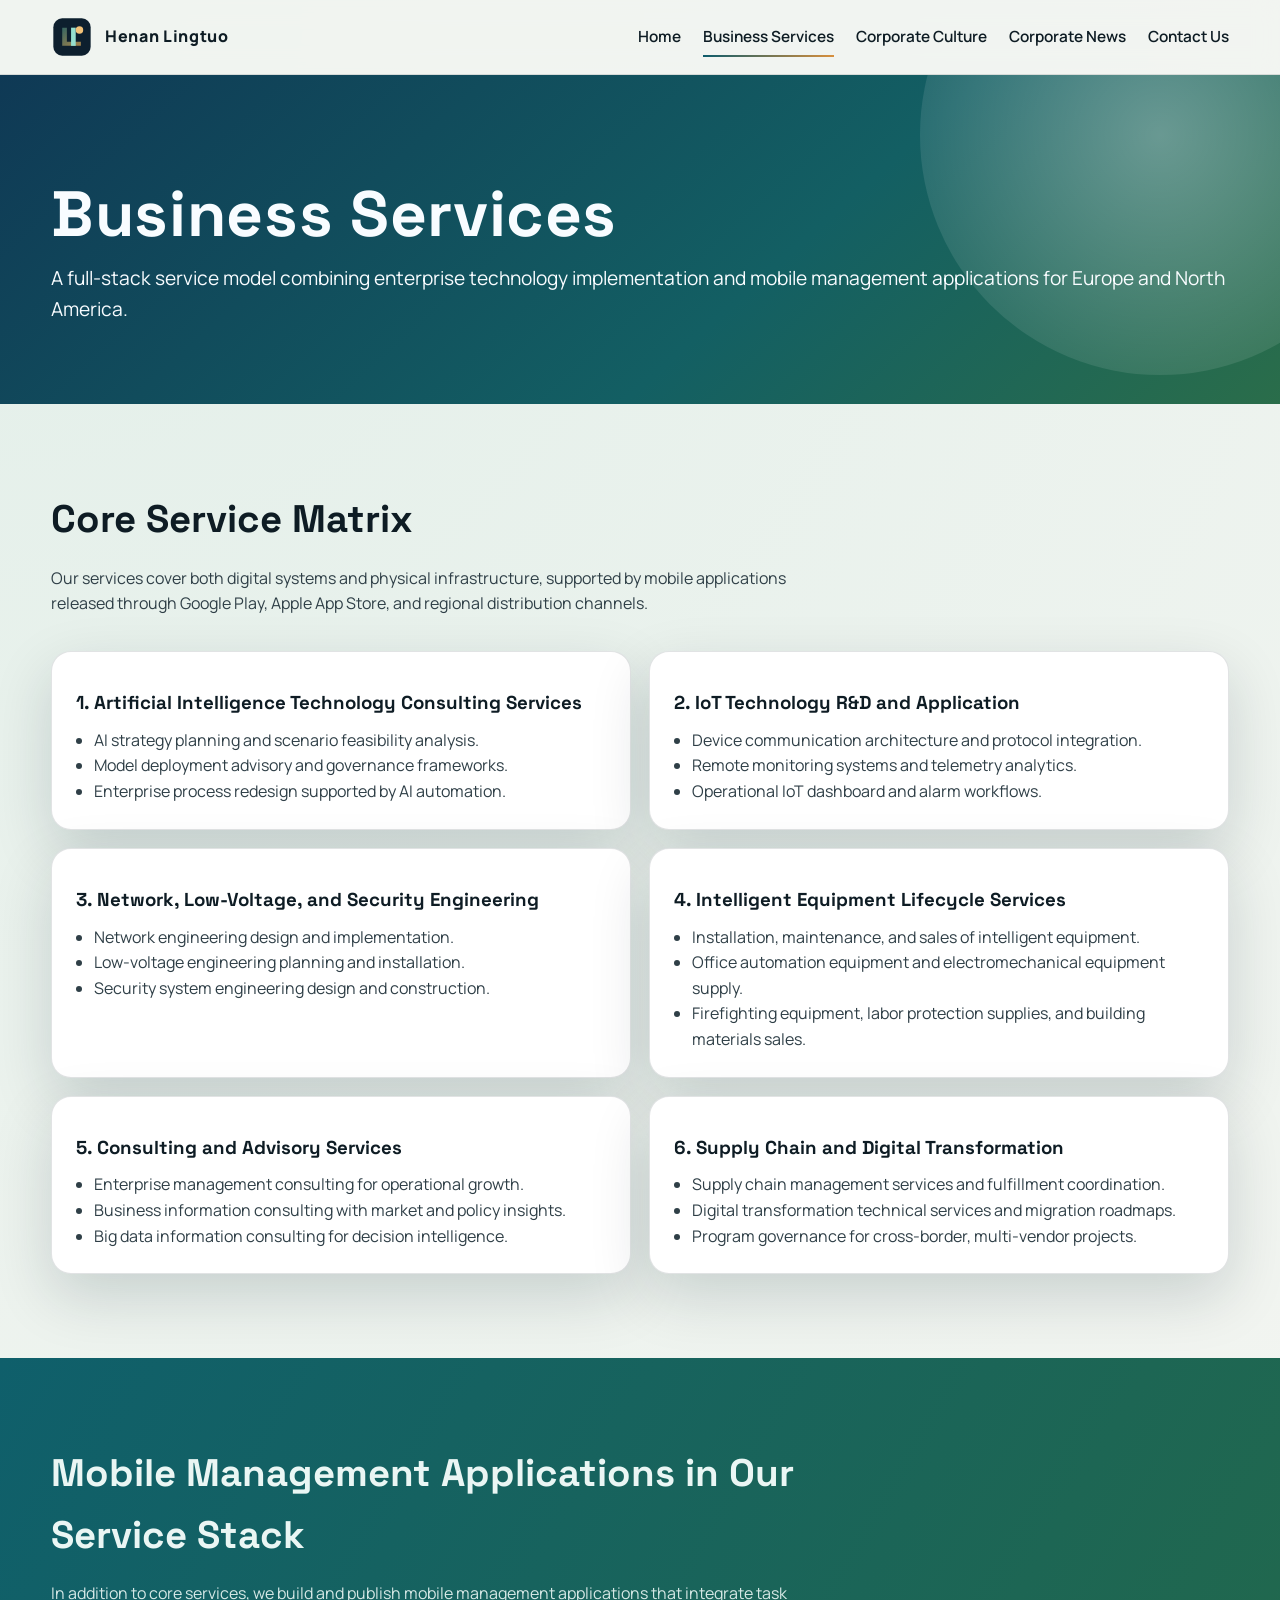
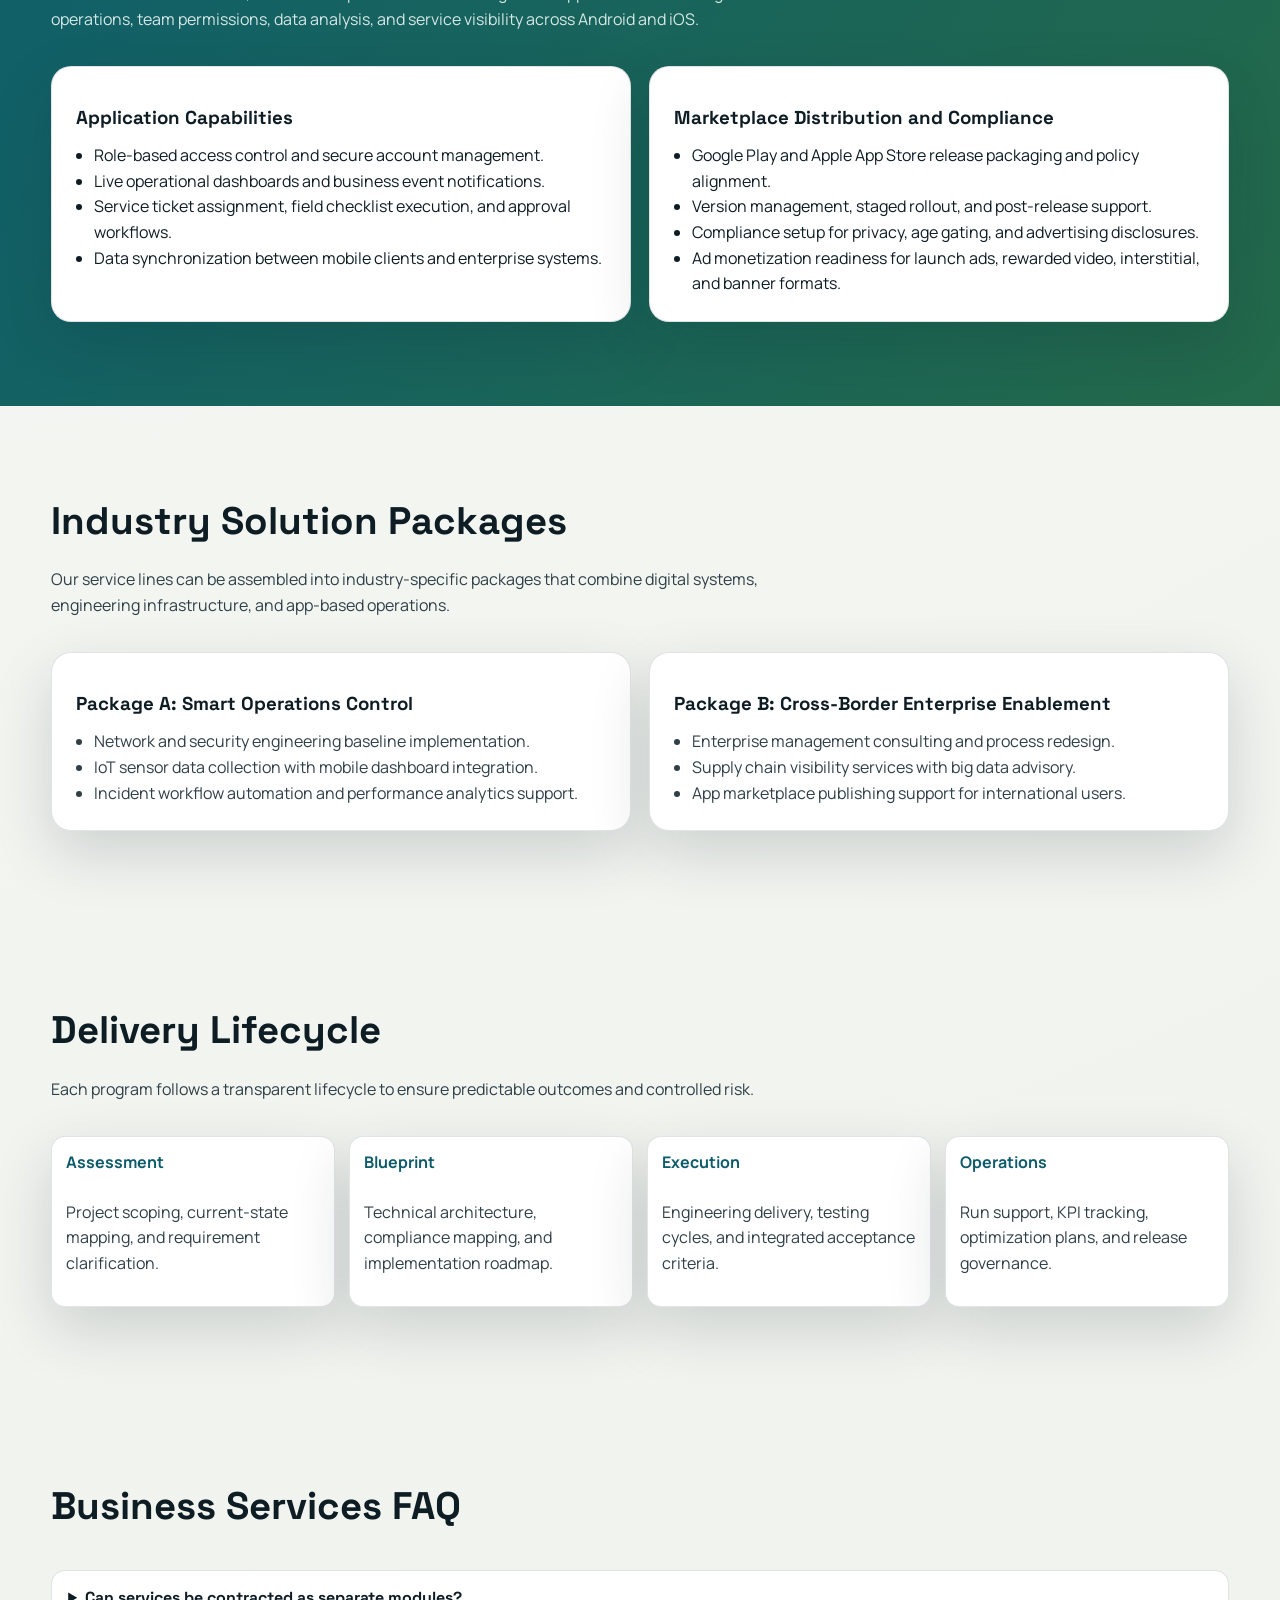
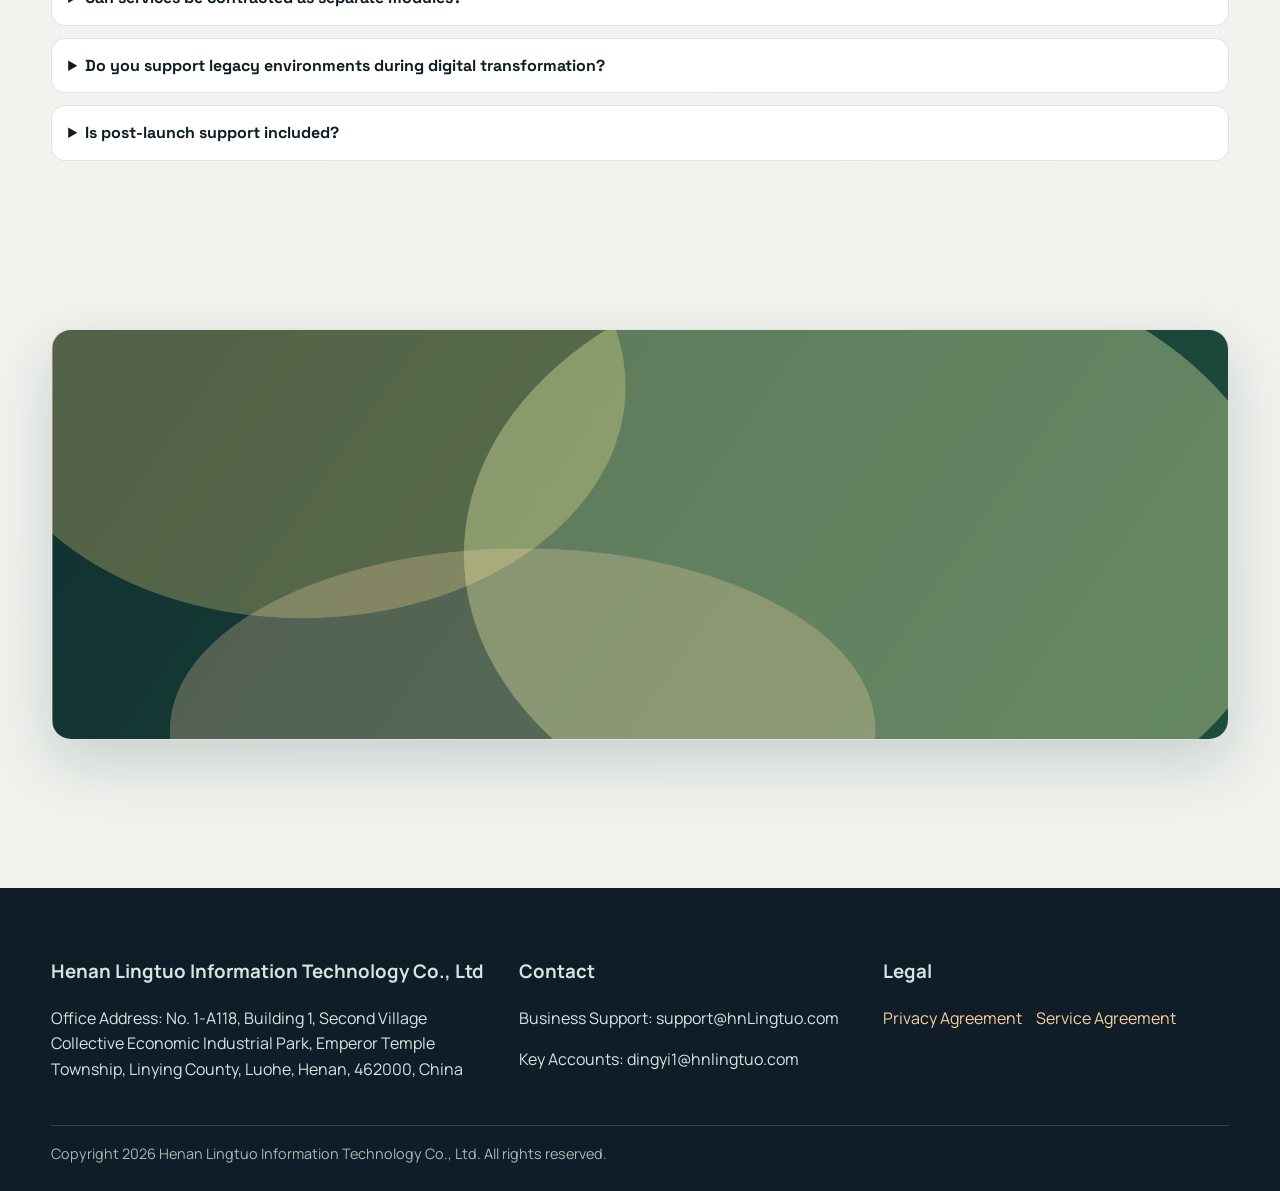
==== services.html @ 84be4b9a "yunfanzhiyuan" ====
<!doctype html>
<html lang="en">
<head>
  <meta charset="utf-8">
  <meta name="viewport" content="width=device-width, initial-scale=1">
  <title>Business Services | Henan Lingtuo Information Technology Co., Ltd</title>
  <meta name="description" content="Comprehensive service portfolio of Henan Lingtuo, including AI consulting, IoT, network and security engineering, smart equipment services, advisory, supply chain, and mobile management applications.">
  <meta name="robots" content="index,follow,max-image-preview:large">
  <link rel="canonical" href="https://hnlingtuo.com/services.html">
  <link rel="icon" type="image/svg+xml" href="images/favicon.svg">
  <link rel="preconnect" href="https://fonts.googleapis.com">
  <link rel="preconnect" href="https://fonts.gstatic.com" crossorigin>
  <link href="https://fonts.googleapis.com/css2?family=Manrope:wght@400;500;600;700;800&family=Space+Grotesk:wght@500;700&display=swap" rel="stylesheet">
  <link rel="stylesheet" href="css/style.css">
</head>
<body>
  <header class="site-header">
    <div class="container nav-row">
      <a class="brand" href="index.html"><img src="images/logo.svg" alt="Henan Lingtuo logo" width="42" height="42"><span>Henan Lingtuo</span></a>
      <button class="menu-toggle" data-menu-btn aria-expanded="false" aria-controls="site-nav">Menu</button>
      <nav id="site-nav" class="nav-links" data-menu aria-label="Primary navigation">
        <a href="index.html">Home</a>
        <a class="active" href="services.html">Business Services</a>
        <a href="culture.html">Corporate Culture</a>
        <a href="news.html">Corporate News</a>
        <a href="contact.html">Contact Us</a>
      </nav>
    </div>
  </header>

  <main>
    <section class="page-hero">
      <div class="container">
        <h1>Business Services</h1>
        <p>A full-stack service model combining enterprise technology implementation and mobile management applications for Europe and North America.</p>
      </div>
    </section>

    <section class="section">
      <div class="container">
        <div class="section-head reveal">
          <h2>Core Service Matrix</h2>
          <p>Our services cover both digital systems and physical infrastructure, supported by mobile applications released through Google Play, Apple App Store, and regional distribution channels.</p>
        </div>
        <div class="grid grid-2">
          <article class="card reveal">
            <h3>1. Artificial Intelligence Technology Consulting Services</h3>
            <ul>
              <li>AI strategy planning and scenario feasibility analysis.</li>
              <li>Model deployment advisory and governance frameworks.</li>
              <li>Enterprise process redesign supported by AI automation.</li>
            </ul>
          </article>
          <article class="card reveal">
            <h3>2. IoT Technology R&amp;D and Application</h3>
            <ul>
              <li>Device communication architecture and protocol integration.</li>
              <li>Remote monitoring systems and telemetry analytics.</li>
              <li>Operational IoT dashboard and alarm workflows.</li>
            </ul>
          </article>
          <article class="card reveal">
            <h3>3. Network, Low-Voltage, and Security Engineering</h3>
            <ul>
              <li>Network engineering design and implementation.</li>
              <li>Low-voltage engineering planning and installation.</li>
              <li>Security system engineering design and construction.</li>
            </ul>
          </article>
          <article class="card reveal">
            <h3>4. Intelligent Equipment Lifecycle Services</h3>
            <ul>
              <li>Installation, maintenance, and sales of intelligent equipment.</li>
              <li>Office automation equipment and electromechanical equipment supply.</li>
              <li>Firefighting equipment, labor protection supplies, and building materials sales.</li>
            </ul>
          </article>
          <article class="card reveal">
            <h3>5. Consulting and Advisory Services</h3>
            <ul>
              <li>Enterprise management consulting for operational growth.</li>
              <li>Business information consulting with market and policy insights.</li>
              <li>Big data information consulting for decision intelligence.</li>
            </ul>
          </article>
          <article class="card reveal">
            <h3>6. Supply Chain and Digital Transformation</h3>
            <ul>
              <li>Supply chain management services and fulfillment coordination.</li>
              <li>Digital transformation technical services and migration roadmaps.</li>
              <li>Program governance for cross-border, multi-vendor projects.</li>
            </ul>
          </article>
        </div>
      </div>
    </section>

    <section class="section highlight-band">
      <div class="container">
        <div class="section-head reveal">
          <h2>Mobile Management Applications in Our Service Stack</h2>
          <p>In addition to core services, we build and publish mobile management applications that integrate task operations, team permissions, data analysis, and service visibility across Android and iOS.</p>
        </div>
        <div class="grid grid-2">
          <article class="card reveal">
            <h3>Application Capabilities</h3>
            <ul>
              <li>Role-based access control and secure account management.</li>
              <li>Live operational dashboards and business event notifications.</li>
              <li>Service ticket assignment, field checklist execution, and approval workflows.</li>
              <li>Data synchronization between mobile clients and enterprise systems.</li>
            </ul>
          </article>
          <article class="card reveal">
            <h3>Marketplace Distribution and Compliance</h3>
            <ul>
              <li>Google Play and Apple App Store release packaging and policy alignment.</li>
              <li>Version management, staged rollout, and post-release support.</li>
              <li>Compliance setup for privacy, age gating, and advertising disclosures.</li>
              <li>Ad monetization readiness for launch ads, rewarded video, interstitial, and banner formats.</li>
            </ul>
          </article>
        </div>
      </div>
    </section>

    <section class="section">
      <div class="container">
        <div class="section-head reveal">
          <h2>Industry Solution Packages</h2>
          <p>Our service lines can be assembled into industry-specific packages that combine digital systems, engineering infrastructure, and app-based operations.</p>
        </div>
        <div class="split">
          <article class="card reveal">
            <h3>Package A: Smart Operations Control</h3>
            <ul>
              <li>Network and security engineering baseline implementation.</li>
              <li>IoT sensor data collection with mobile dashboard integration.</li>
              <li>Incident workflow automation and performance analytics support.</li>
            </ul>
          </article>
          <article class="card reveal">
            <h3>Package B: Cross-Border Enterprise Enablement</h3>
            <ul>
              <li>Enterprise management consulting and process redesign.</li>
              <li>Supply chain visibility services with big data advisory.</li>
              <li>App marketplace publishing support for international users.</li>
            </ul>
          </article>
        </div>
      </div>
    </section>

    <section class="section">
      <div class="container">
        <div class="section-head reveal">
          <h2>Delivery Lifecycle</h2>
          <p>Each program follows a transparent lifecycle to ensure predictable outcomes and controlled risk.</p>
        </div>
        <div class="steps reveal">
          <div class="step">
            <b>Assessment</b>
            <p>Project scoping, current-state mapping, and requirement clarification.</p>
          </div>
          <div class="step">
            <b>Blueprint</b>
            <p>Technical architecture, compliance mapping, and implementation roadmap.</p>
          </div>
          <div class="step">
            <b>Execution</b>
            <p>Engineering delivery, testing cycles, and integrated acceptance criteria.</p>
          </div>
          <div class="step">
            <b>Operations</b>
            <p>Run support, KPI tracking, optimization plans, and release governance.</p>
          </div>
        </div>
      </div>
    </section>

    <section class="section">
      <div class="container">
        <div class="section-head reveal">
          <h2>Business Services FAQ</h2>
        </div>
        <div class="faq reveal">
          <details>
            <summary>Can services be contracted as separate modules?</summary>
            <p>Yes. Clients can engage single modules such as AI consulting or network engineering, or combine multiple modules into a unified delivery program.</p>
          </details>
          <details>
            <summary>Do you support legacy environments during digital transformation?</summary>
            <p>Yes. We plan phased migration strategies that preserve critical operations while introducing modern systems in controlled stages.</p>
          </details>
          <details>
            <summary>Is post-launch support included?</summary>
            <p>Support models are available through commercial agreements, including maintenance windows, incident response, and enhancement roadmaps.</p>
          </details>
        </div>
      </div>
    </section>

    <section class="section">
      <div class="container reveal">
        <div class="card media-banner">
          <img src="images/services-panorama.png" alt="Panoramic abstract technology visual for service integration" width="1920" height="1080" loading="lazy" decoding="async">
        </div>
      </div>
    </section>
  </main>

  <footer class="site-footer">
    <div class="container">
      <div class="footer-grid">
        <div>
          <h3>Henan Lingtuo Information Technology Co., Ltd</h3>
          <p>Office Address: No. 1-A118, Building 1, Second Village Collective Economic Industrial Park, Emperor Temple Township, Linying County, Luohe, Henan, 462000, China</p>
        </div>
        <div>
          <h3>Contact</h3>
          <p>Business Support: <a href="mailto:support@hnLingtuo.com">support@hnLingtuo.com</a></p>
          <p>Key Accounts: <a href="mailto:dingyi1@hnlingtuo.com">dingyi1@hnlingtuo.com</a></p>
        </div>
        <div>
          <h3>Legal</h3>
          <div class="footer-links">
            <a href="privacy-policy.html">Privacy Agreement</a>
            <a href="terms-of-service.html">Service Agreement</a>
          </div>
        </div>
      </div>
      <div class="footer-bottom">Copyright <span data-year></span> Henan Lingtuo Information Technology Co., Ltd. All rights reserved.</div>
    </div>
  </footer>

  <script src="js/main.js" defer></script>
</body>
</html>
---- css/style.css ----
:root {
  --bg: #f3f5f1;
  --ink: #0e1c24;
  --muted: #2f3f47;
  --brand: #0d5b6b;
  --brand-soft: #1f7f78;
  --accent: #d88f3d;
  --card: #ffffff;
  --line: rgba(14, 28, 36, 0.12);
  --shadow: 0 22px 60px rgba(9, 30, 42, 0.16);
  --radius: 20px;
}

* {
  box-sizing: border-box;
}

html {
  scroll-behavior: smooth;
}

body {
  margin: 0;
  font-family: "Manrope", "Segoe UI", sans-serif;
  color: var(--ink);
  background: radial-gradient(circle at 0 0, #e2efe9 0, #f3f5f1 45%, #eef1ec 100%);
  line-height: 1.6;
  overflow-x: hidden;
}

a {
  color: inherit;
  text-decoration: none;
}

img {
  max-width: 100%;
  display: block;
}

.container {
  width: min(1180px, 92vw);
  margin: 0 auto;
}

.skip-link {
  position: absolute;
  left: -9999px;
  top: 0;
}

.skip-link:focus {
  left: 8px;
  top: 8px;
  background: #fff;
  padding: 8px 10px;
  border-radius: 8px;
  z-index: 1000;
}

.site-header {
  position: sticky;
  top: 0;
  z-index: 50;
  backdrop-filter: blur(12px);
  background: rgba(243, 245, 241, 0.86);
  border-bottom: 1px solid var(--line);
}

.nav-row {
  display: flex;
  align-items: center;
  justify-content: space-between;
  min-height: 74px;
  gap: 20px;
}

.brand {
  display: inline-flex;
  align-items: center;
  gap: 12px;
  font-weight: 800;
  letter-spacing: 0.04em;
}

.brand svg,
.brand img {
  width: 42px;
  height: 42px;
}

.nav-links {
  display: flex;
  gap: 22px;
  font-weight: 600;
  font-size: 0.96rem;
}

.nav-links a {
  position: relative;
  padding: 6px 0;
}

.nav-links a::after {
  content: "";
  position: absolute;
  left: 0;
  bottom: -2px;
  width: 100%;
  height: 2px;
  transform: scaleX(0);
  transform-origin: left;
  background: linear-gradient(90deg, var(--brand), var(--accent));
  transition: transform 0.35s ease;
}

.nav-links a:hover::after,
.nav-links a.active::after {
  transform: scaleX(1);
}

.menu-toggle {
  display: none;
  border: 1px solid var(--line);
  background: #fff;
  border-radius: 999px;
  padding: 8px 14px;
  font-weight: 700;
}

.hero {
  position: relative;
  min-height: 74vh;
  display: grid;
  align-items: center;
  padding: 74px 0 56px;
}

.hero::before {
  content: "";
  position: absolute;
  inset: 0;
  background: linear-gradient(120deg, rgba(13, 91, 107, 0.7), rgba(23, 35, 60, 0.32));
  z-index: 0;
}

.hero-media {
  position: absolute;
  inset: 0;
  z-index: -1;
}

.hero-media img {
  width: 100%;
  height: 100%;
  object-fit: cover;
}

.hero-content {
  position: relative;
  z-index: 1;
  color: #f4f8f6;
  max-width: 760px;
  animation: rise-in 1s cubic-bezier(0.22, 1, 0.36, 1);
}

.hero h1,
.page-hero h1 {
  font-family: "Space Grotesk", "Segoe UI", sans-serif;
  font-size: clamp(2.1rem, 5vw, 4rem);
  line-height: 1.06;
  margin: 0 0 14px;
  letter-spacing: 0.01em;
}

.hero p,
.page-hero p {
  font-size: clamp(1rem, 2vw, 1.2rem);
  margin: 0 0 18px;
}

.btn-row {
  display: flex;
  flex-wrap: wrap;
  gap: 14px;
}

.btn {
  padding: 11px 22px;
  border-radius: 999px;
  border: 1px solid transparent;
  font-weight: 700;
  transition: transform 0.25s ease, box-shadow 0.3s ease, background 0.3s ease;
}

.btn:hover {
  transform: translateY(-2px);
}

.btn-primary {
  background: linear-gradient(130deg, #e9ba57, #d88f3d);
  color: #19212e;
  box-shadow: 0 10px 24px rgba(216, 143, 61, 0.32);
}

.btn-secondary {
  border-color: rgba(255, 255, 255, 0.6);
  background: rgba(255, 255, 255, 0.08);
  color: #fff;
}

.section {
  padding: 84px 0;
}

.section-head {
  max-width: 760px;
  margin-bottom: 34px;
}

.section h2 {
  margin: 0 0 10px;
  font-size: clamp(1.6rem, 3vw, 2.5rem);
  font-family: "Space Grotesk", "Segoe UI", sans-serif;
}

.section p {
  color: var(--muted);
}

.grid {
  display: grid;
  gap: 18px;
}

.grid-3 {
  grid-template-columns: repeat(3, minmax(0, 1fr));
}

.grid-2 {
  grid-template-columns: repeat(2, minmax(0, 1fr));
}

.card {
  background: var(--card);
  border: 1px solid var(--line);
  border-radius: var(--radius);
  padding: 24px;
  box-shadow: var(--shadow);
  color: var(--ink);
}

.card h3 {
  margin-top: 12px;
  margin-bottom: 8px;
  font-family: "Space Grotesk", "Segoe UI", sans-serif;
  color: var(--ink);
}

.card ul {
  margin: 10px 0 0;
  padding-left: 18px;
  color: #2c3d45;
}

.card p,
.card li,
.step p {
  color: #2f3f47;
}

.icon {
  width: 42px;
  height: 42px;
}

.page-hero {
  position: relative;
  padding: 106px 0 62px;
  color: #f8fcff;
  overflow: hidden;
  background: linear-gradient(138deg, #0f3955, #135f63 60%, #2a6d4a);
}

.page-hero::after {
  content: "";
  position: absolute;
  width: 480px;
  height: 480px;
  right: -120px;
  top: -180px;
  border-radius: 50%;
  background: radial-gradient(circle, rgba(255, 255, 255, 0.34), rgba(255, 255, 255, 0));
}

.highlight-band {
  background: linear-gradient(120deg, #0f5f6b, #23694a);
  color: #eaf6f4;
}

.highlight-band .section-head p {
  color: rgba(234, 246, 244, 0.9);
}

.highlight-band .card p,
.highlight-band .card li,
.highlight-band .card a,
.highlight-band .card span,
.highlight-band .card h3 {
  color: var(--ink);
}

.timeline {
  position: relative;
  padding-left: 22px;
}

.timeline::before {
  content: "";
  position: absolute;
  left: 7px;
  top: 4px;
  bottom: 4px;
  width: 2px;
  background: linear-gradient(#0d5b6b, rgba(13, 91, 107, 0));
}

.timeline-item {
  position: relative;
  margin-bottom: 22px;
  padding-left: 18px;
}

.timeline-item::before {
  content: "";
  position: absolute;
  left: -22px;
  top: 8px;
  width: 10px;
  height: 10px;
  border-radius: 50%;
  background: var(--accent);
}

.kpi {
  text-align: center;
  padding: 14px 16px;
  border: 1px solid var(--line);
  border-radius: 16px;
  background: #fff;
}

.kpi strong {
  display: block;
  font-family: "Space Grotesk", "Segoe UI", sans-serif;
  font-size: 1.9rem;
  color: var(--brand);
}

.kpi span {
  display: block;
  margin-top: 4px;
  color: #3a4951;
  line-height: 1.42;
  font-size: 0.98rem;
}

.kpi-compact-grid {
  gap: 14px;
}

.chip-row {
  display: flex;
  flex-wrap: wrap;
  gap: 10px;
  margin-top: 12px;
}

.chip {
  display: inline-flex;
  align-items: center;
  padding: 6px 12px;
  border-radius: 999px;
  border: 1px solid var(--line);
  background: #ffffff;
  color: #28424a;
  font-size: 0.88rem;
  font-weight: 600;
}

.steps {
  display: grid;
  grid-template-columns: repeat(4, minmax(0, 1fr));
  gap: 14px;
}

.step {
  background: #ffffff;
  border: 1px solid var(--line);
  border-radius: 14px;
  padding: 13px 14px;
  box-shadow: var(--shadow);
}

.step b {
  display: inline-block;
  margin-bottom: 8px;
  color: var(--brand);
}

.split {
  display: grid;
  grid-template-columns: 1fr 1fr;
  gap: 18px;
}

.stat-strip {
  display: grid;
  grid-template-columns: repeat(4, minmax(0, 1fr));
  gap: 14px;
}

.stat-item {
  background: #fff;
  border: 1px solid var(--line);
  border-radius: 14px;
  padding: 13px 14px;
}

.stat-item strong {
  display: block;
  font-size: 1.7rem;
  color: var(--brand);
  font-family: "Space Grotesk", "Segoe UI", sans-serif;
}

.faq {
  display: grid;
  gap: 12px;
}

.faq details {
  background: #ffffff;
  border: 1px solid var(--line);
  border-radius: 14px;
  padding: 14px 16px;
}

.faq summary {
  cursor: pointer;
  font-weight: 700;
  font-family: "Space Grotesk", "Segoe UI", sans-serif;
}

.faq details p {
  margin: 10px 0 0;
}

.hero-note {
  margin-top: 16px;
  display: inline-flex;
  gap: 10px;
  padding: 8px 12px;
  border-radius: 999px;
  background: rgba(255, 255, 255, 0.12);
  border: 1px solid rgba(255, 255, 255, 0.36);
  font-size: 0.9rem;
}

.media-banner {
  padding: 0;
  overflow: hidden;
}

.media-banner img {
  width: 100%;
  height: clamp(220px, 32vw, 420px);
  object-fit: cover;
}

.notice {
  background: #fff5df;
  border: 1px solid #f0d9a5;
  padding: 18px;
  border-radius: 14px;
  color: #60420f;
}

.contact-block {
  display: grid;
  grid-template-columns: 1.2fr 1fr;
  gap: 22px;
}

.contact-item {
  padding: 18px;
  background: #ffffff;
  border: 1px solid var(--line);
  border-radius: 14px;
}

.contact-item h3 {
  margin-top: 0;
}

form {
  display: grid;
  gap: 12px;
}

input,
textarea,
select {
  width: 100%;
  border: 1px solid #cfd8d4;
  border-radius: 10px;
  padding: 12px;
  font: inherit;
}

textarea {
  min-height: 120px;
  resize: vertical;
}

.site-footer {
  background: #101d29;
  color: #d4e4e0;
  padding: 50px 0 26px;
  margin-top: 64px;
}

.footer-grid {
  display: grid;
  gap: 18px;
  grid-template-columns: 1.3fr 1fr 1fr;
}

.footer-links {
  display: flex;
  gap: 14px;
  flex-wrap: wrap;
}

.footer-links a {
  color: #f5d29b;
}

.footer-bottom {
  margin-top: 26px;
  border-top: 1px solid rgba(255, 255, 255, 0.14);
  padding-top: 16px;
  color: #a6b8b1;
  font-size: 0.9rem;
}

.reveal {
  opacity: 0;
  transform: translateY(24px);
  transition: opacity 0.7s ease, transform 0.7s ease;
}

.reveal.visible {
  opacity: 1;
  transform: translateY(0);
}

.float-shift {
  animation: float-shift 10s ease-in-out infinite;
}

@keyframes rise-in {
  from {
    opacity: 0;
    transform: translateY(20px);
  }
  to {
    opacity: 1;
    transform: translateY(0);
  }
}

@keyframes float-shift {
  0% {
    transform: translateY(0px) scale(1);
  }
  50% {
    transform: translateY(-8px) scale(1.01);
  }
  100% {
    transform: translateY(0px) scale(1);
  }
}

@media (max-width: 980px) {
  .grid-3 {
    grid-template-columns: repeat(2, minmax(0, 1fr));
  }

  .steps,
  .stat-strip {
    grid-template-columns: repeat(2, minmax(0, 1fr));
  }

  .footer-grid,
  .contact-block,
  .grid-2,
  .split {
    grid-template-columns: 1fr;
  }
}

@media (max-width: 760px) {
  .menu-toggle {
    display: inline-flex;
  }

  .nav-links {
    display: none;
    position: absolute;
    top: 74px;
    right: 4vw;
    background: #f5f8f4;
    border: 1px solid var(--line);
    border-radius: 14px;
    padding: 12px;
    flex-direction: column;
    min-width: 210px;
    box-shadow: var(--shadow);
  }

  .nav-links.open {
    display: flex;
  }

  .grid-3 {
    grid-template-columns: 1fr;
  }

  .steps,
  .stat-strip {
    grid-template-columns: 1fr;
  }

  .section {
    padding: 66px 0;
  }
}
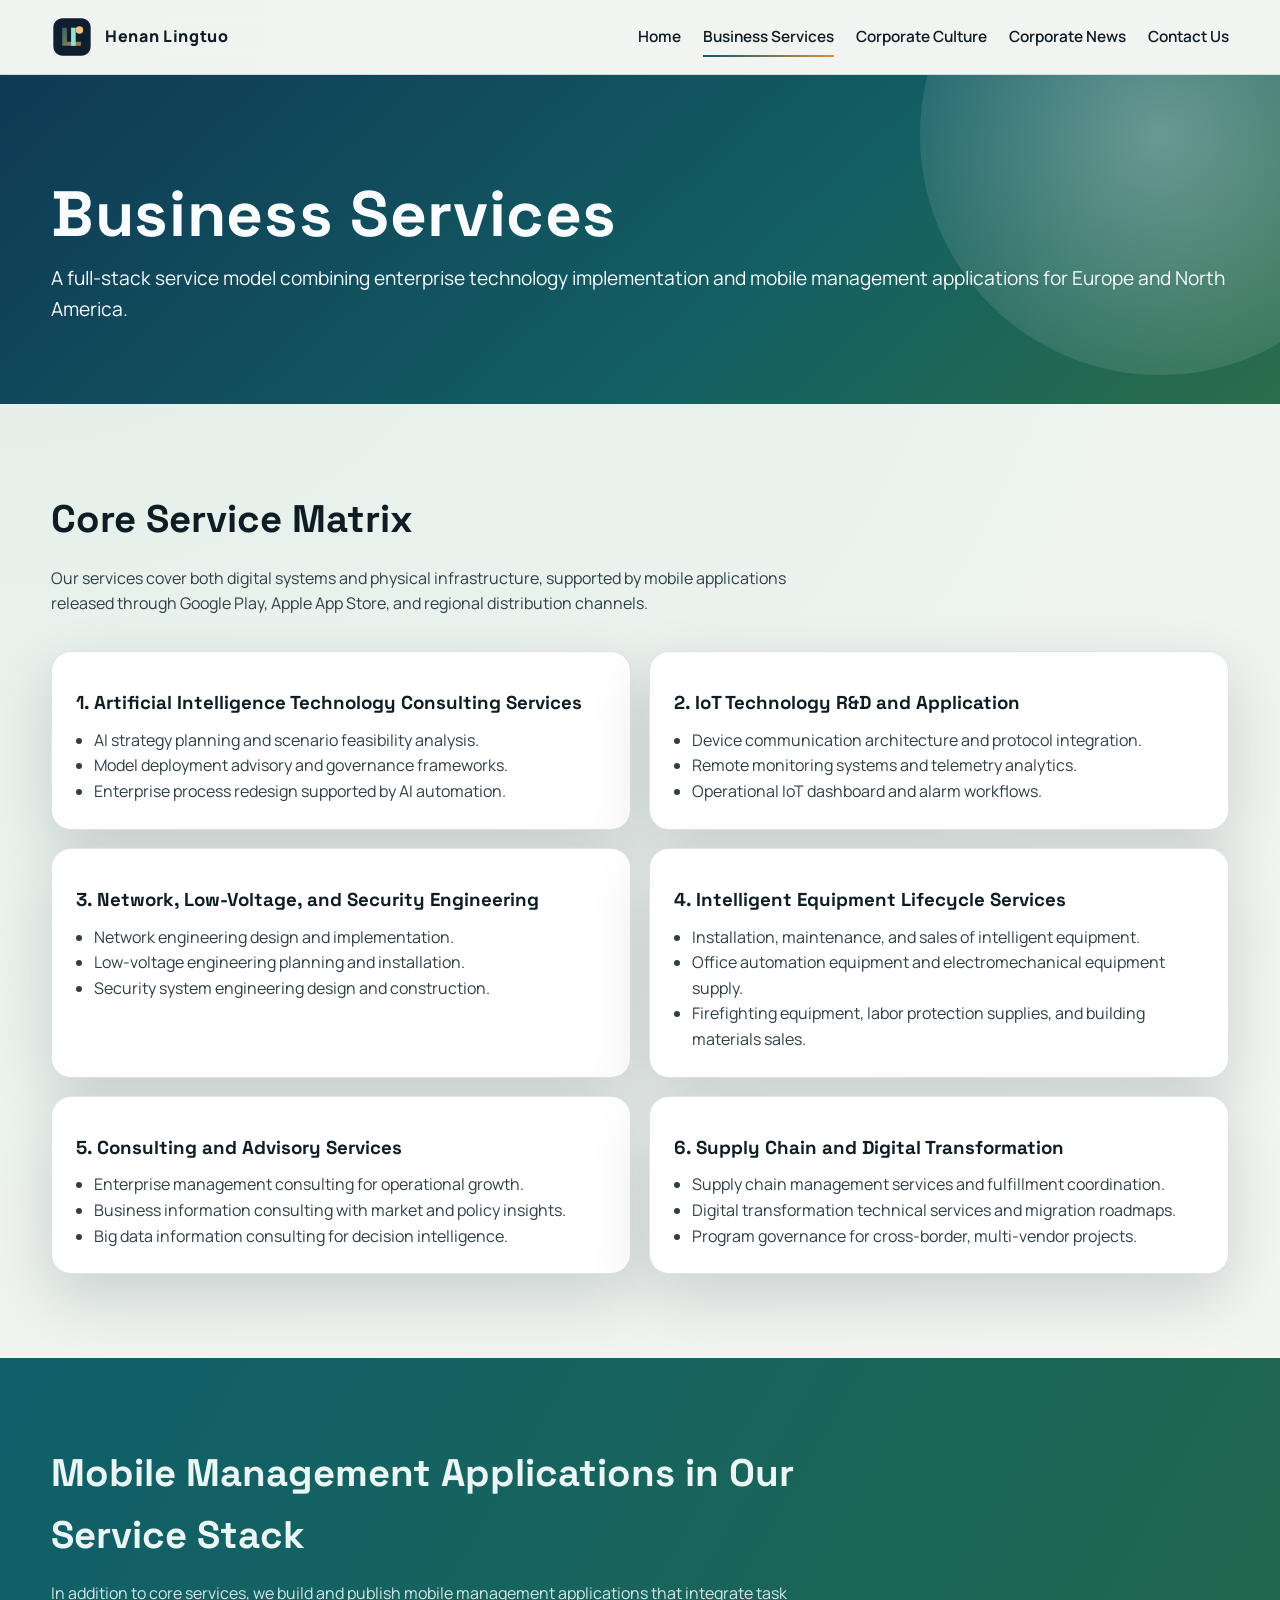
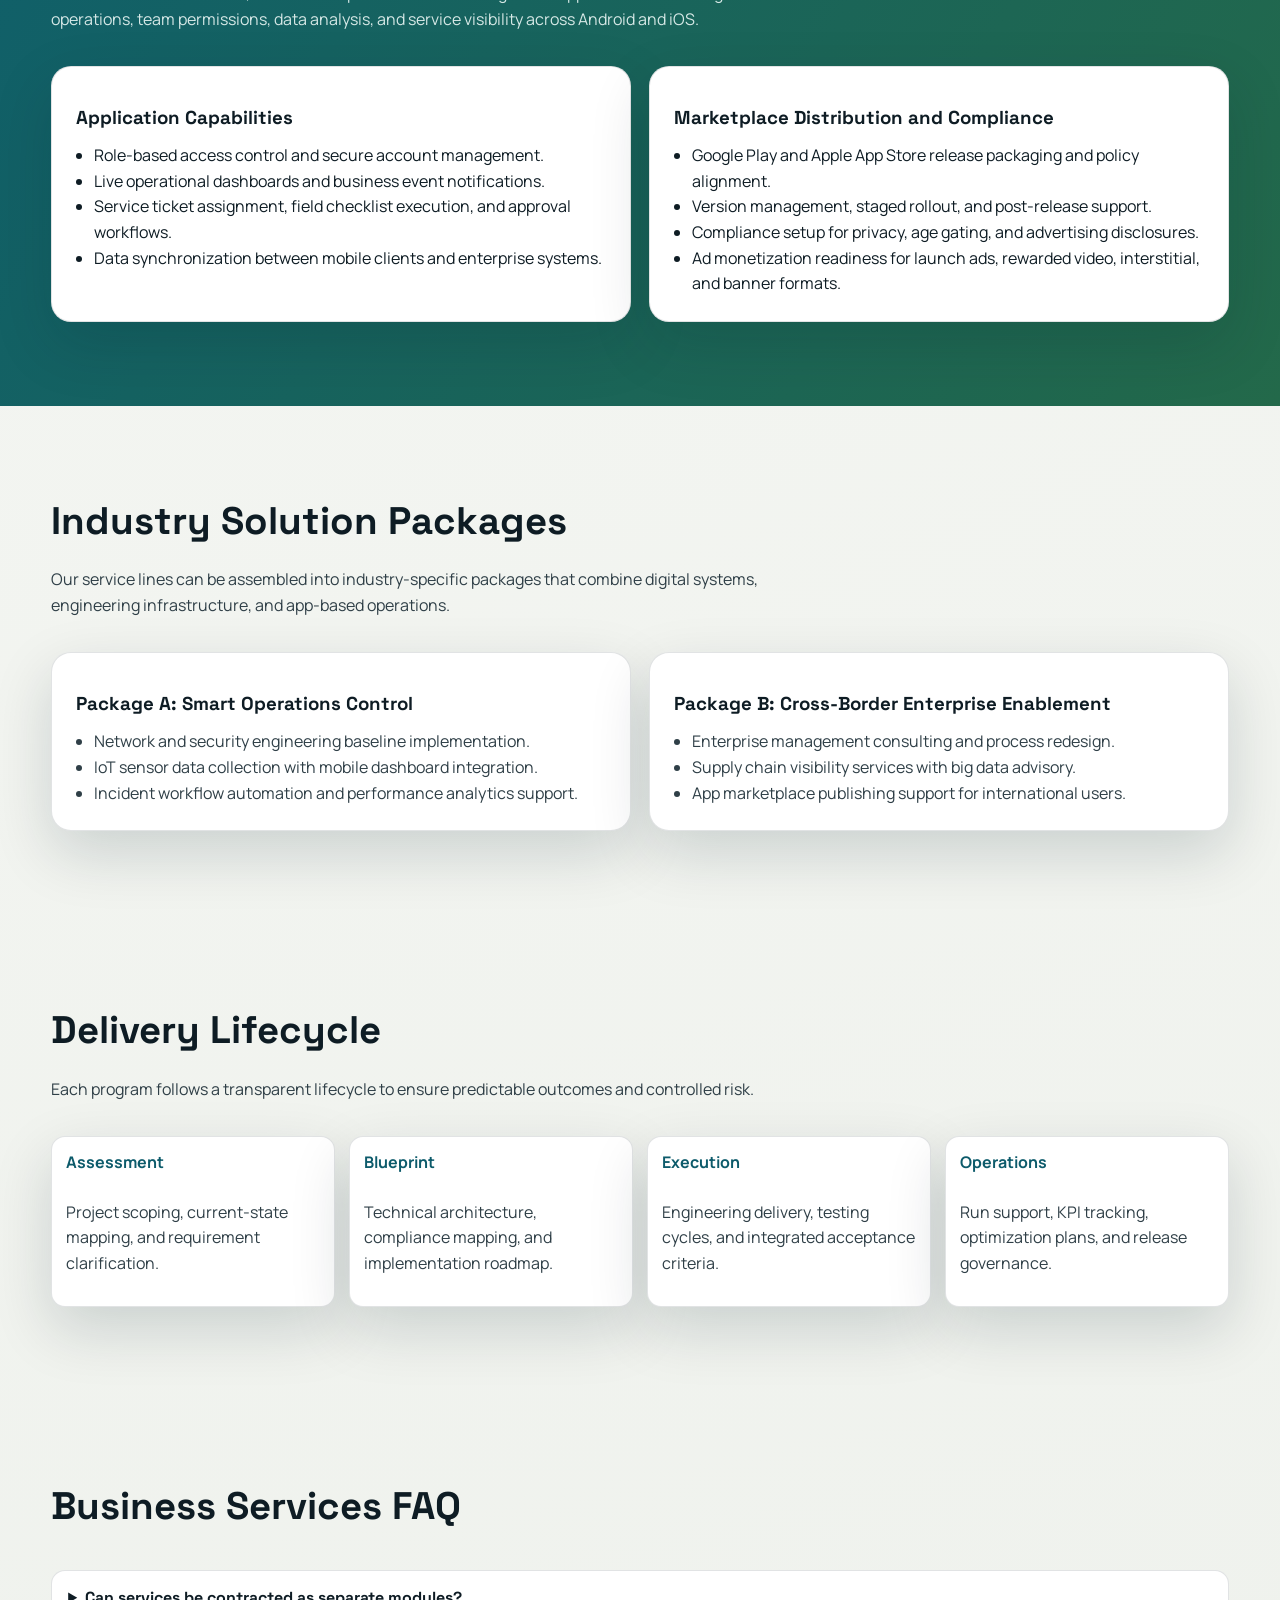
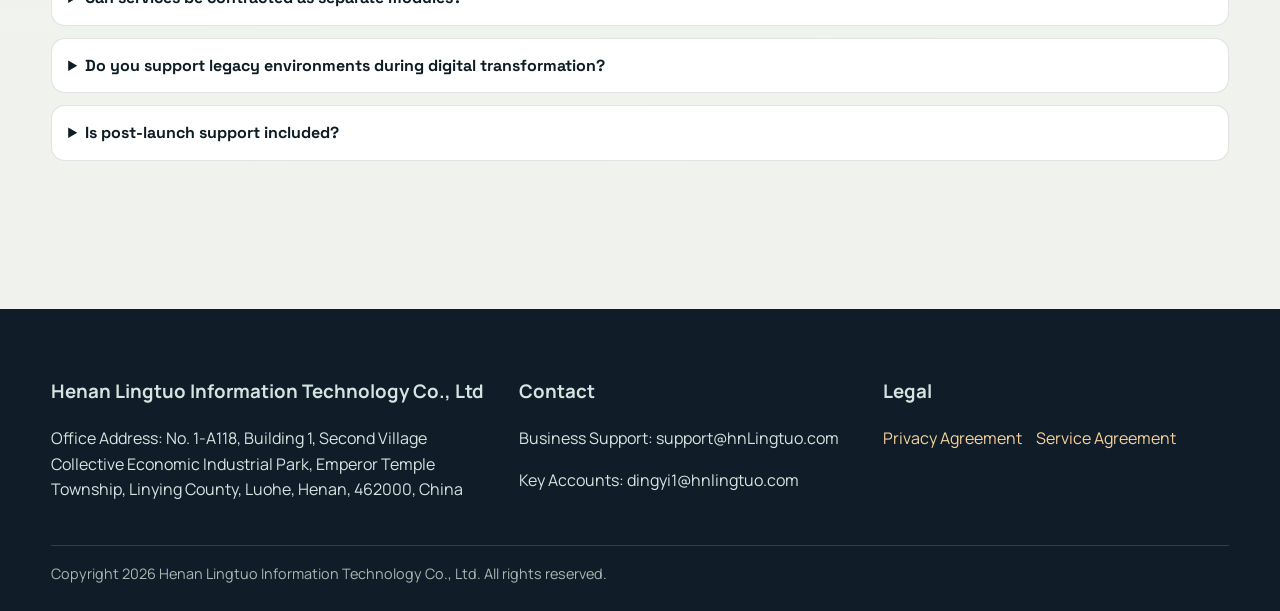
==== commit c6fe55b1: "hnLingtuo" ====
--- a/services.html
+++ b/services.html
@@ -200,13 +200,6 @@
       </div>
     </section>
 
-    <section class="section">
-      <div class="container reveal">
-        <div class="card media-banner">
-          <img src="images/services-panorama.png" alt="Panoramic abstract technology visual for service integration" width="1920" height="1080" loading="lazy" decoding="async">
-        </div>
-      </div>
-    </section>
   </main>
 
   <footer class="site-footer">
--- a/css/style.css
+++ b/css/style.css
@@ -432,6 +432,13 @@
   font-size: 1.7rem;
   color: var(--brand);
   font-family: "Space Grotesk", "Segoe UI", sans-serif;
+}
+
+.stat-item span {
+  display: block;
+  margin-top: 4px;
+  color: #32434b;
+  line-height: 1.5;
 }
 
 .faq {
